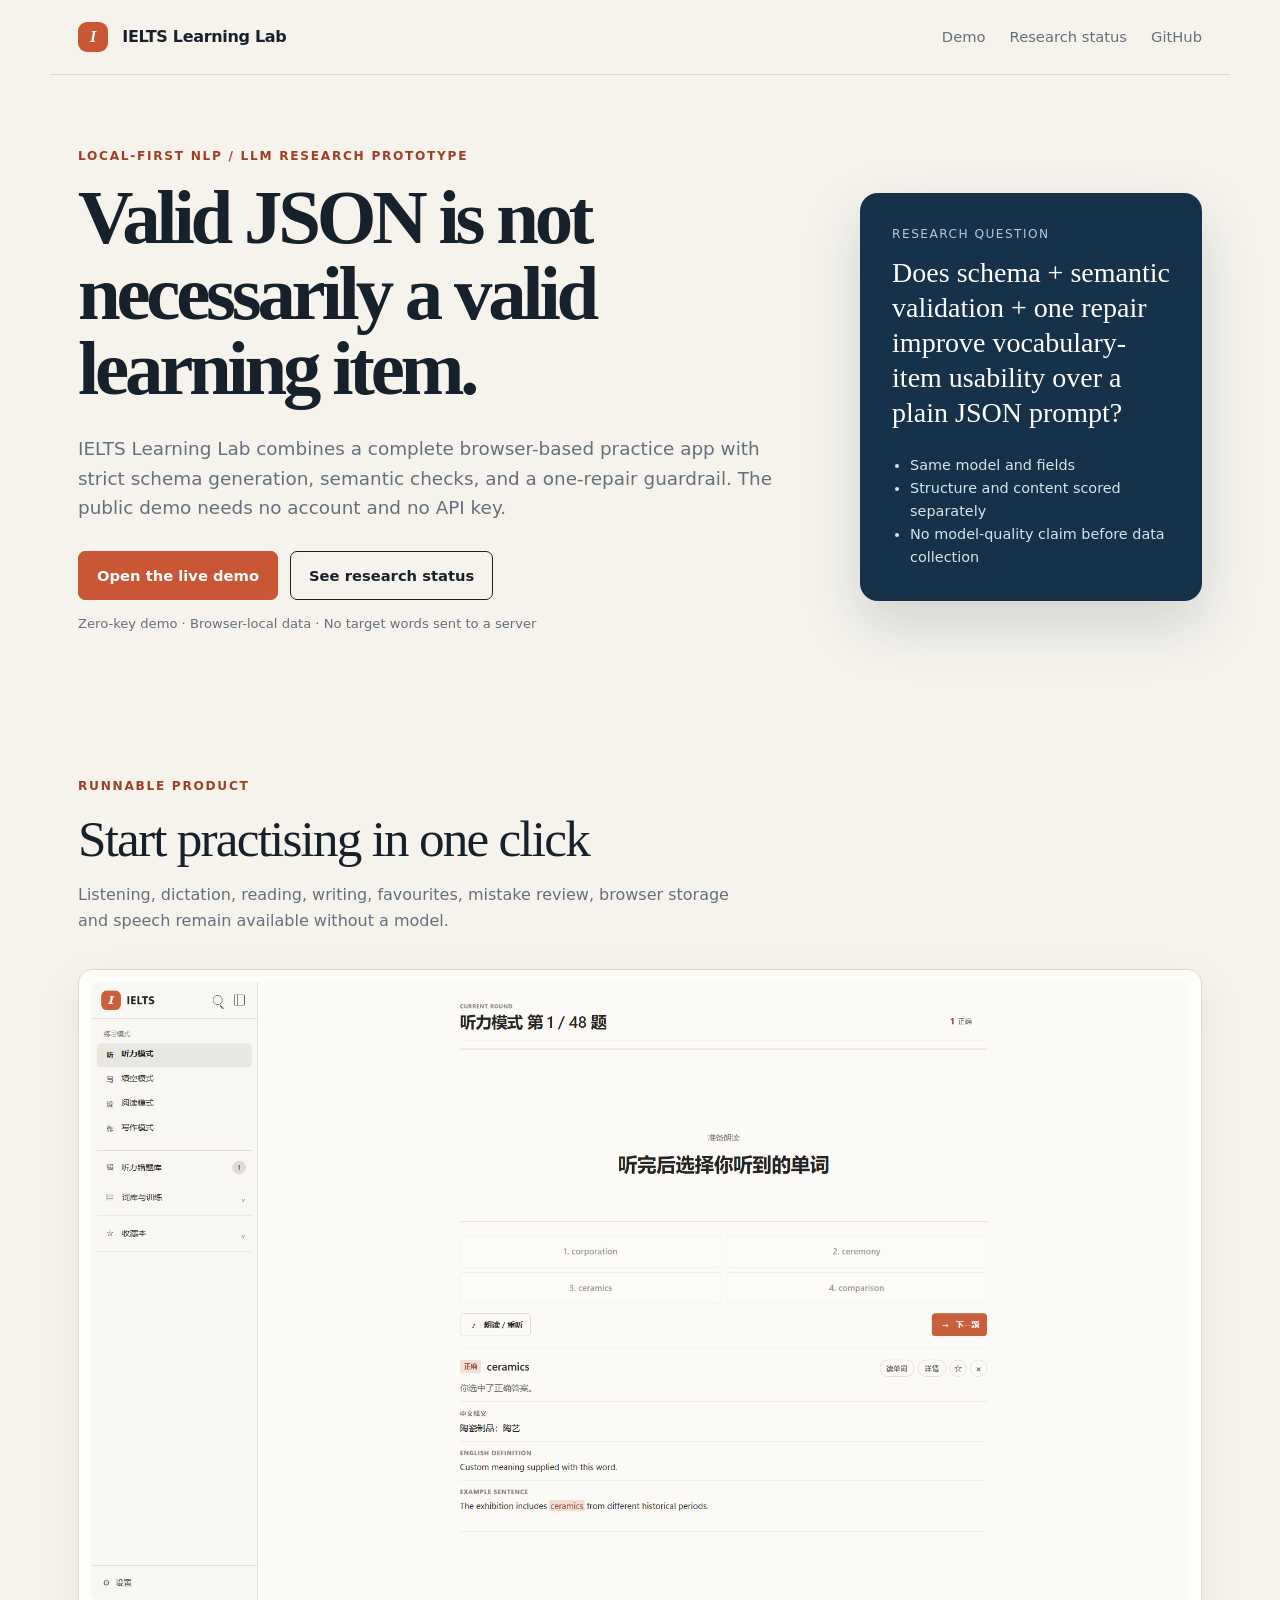
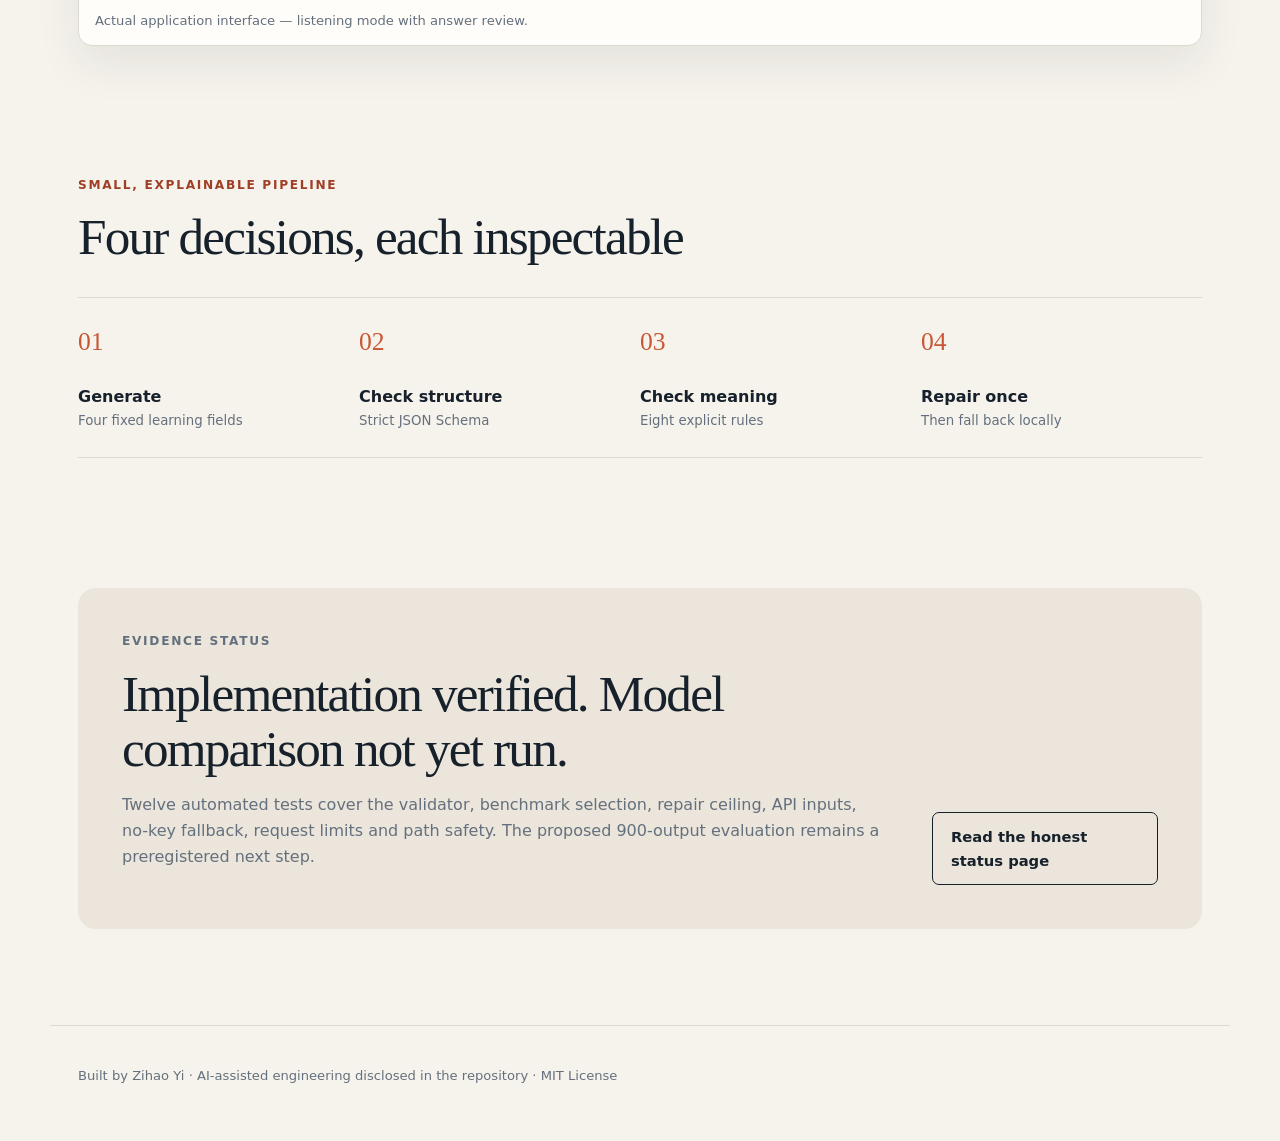
==== site/index.html @ 80d5c6d8 "Build runnable IELTS research showcase" ====
<!doctype html>
<html lang="en">
  <head>
    <meta charset="utf-8">
    <meta name="viewport" content="width=device-width, initial-scale=1">
    <link rel="icon" href="data:image/svg+xml,%3Csvg xmlns='http://www.w3.org/2000/svg' viewBox='0 0 64 64'%3E%3Crect width='64' height='64' rx='16' fill='%23c95735'/%3E%3Ctext x='32' y='45' text-anchor='middle' font-size='42' font-style='italic' fill='white'%3EI%3C/text%3E%3C/svg%3E">
    <meta name="description" content="IELTS Learning Lab — a local-first practice app and constraint-aware LLM generation research prototype.">
    <title>IELTS Learning Lab</title>
    <link rel="stylesheet" href="styles.css">
  </head>
  <body>
    <header class="nav">
      <a class="brand" href="./"><span>I</span> IELTS Learning Lab</a>
      <nav aria-label="Primary">
        <a href="./demo/">Demo</a>
        <a href="./results/">Research status</a>
        <a href="https://github.com/yizihao8288-coder/ielts-learning-lab">GitHub</a>
      </nav>
    </header>

    <main>
      <section class="hero">
        <div>
          <p class="kicker">LOCAL-FIRST NLP / LLM RESEARCH PROTOTYPE</p>
          <h1>Valid JSON is not necessarily a valid learning item.</h1>
          <p class="lede">IELTS Learning Lab combines a complete browser-based practice app with strict schema generation, semantic checks, and a one-repair guardrail. The public demo needs no account and no API key.</p>
          <div class="actions">
            <a class="button primary" href="./demo/">Open the live demo</a>
            <a class="button secondary" href="./results/">See research status</a>
          </div>
          <p class="privacy">Zero-key demo · Browser-local data · No target words sent to a server</p>
        </div>
        <aside class="question">
          <p>Research question</p>
          <h2>Does schema + semantic validation + one repair improve vocabulary-item usability over a plain JSON prompt?</h2>
          <ul>
            <li>Same model and fields</li>
            <li>Structure and content scored separately</li>
            <li>No model-quality claim before data collection</li>
          </ul>
        </aside>
      </section>

      <section class="product" aria-labelledby="product-title">
        <div class="section-heading">
          <p class="kicker">RUNNABLE PRODUCT</p>
          <h2 id="product-title">Start practising in one click</h2>
          <p>Listening, dictation, reading, writing, favourites, mistake review, browser storage and speech remain available without a model.</p>
        </div>
        <figure>
          <img src="assets/app-listening.png" alt="IELTS Learning Lab listening practice screen">
          <figcaption>Actual application interface — listening mode with answer review.</figcaption>
        </figure>
      </section>

      <section class="pipeline" aria-labelledby="pipeline-title">
        <div class="section-heading">
          <p class="kicker">SMALL, EXPLAINABLE PIPELINE</p>
          <h2 id="pipeline-title">Four decisions, each inspectable</h2>
        </div>
        <ol class="steps">
          <li><span>01</span><strong>Generate</strong><small>Four fixed learning fields</small></li>
          <li><span>02</span><strong>Check structure</strong><small>Strict JSON Schema</small></li>
          <li><span>03</span><strong>Check meaning</strong><small>Eight explicit rules</small></li>
          <li><span>04</span><strong>Repair once</strong><small>Then fall back locally</small></li>
        </ol>
      </section>

      <section class="status-card">
        <div>
          <p class="kicker">EVIDENCE STATUS</p>
          <h2>Implementation verified. Model comparison not yet run.</h2>
          <p>Twelve automated tests cover the validator, benchmark selection, repair ceiling, API inputs, no-key fallback, request limits and path safety. The proposed 900-output evaluation remains a preregistered next step.</p>
        </div>
        <a class="button secondary" href="./results/">Read the honest status page</a>
      </section>
    </main>

    <footer><p>Built by Zihao Yi · AI-assisted engineering disclosed in the repository · MIT License</p></footer>
  </body>
</html>
---- site/styles.css ----
:root {
  color-scheme: light;
  --ink: #17212b;
  --muted: #64707d;
  --paper: #f6f3ed;
  --surface: #fffdf9;
  --line: #ded8cf;
  --accent: #c95735;
  --accent-dark: #9f3f25;
  --navy: #15324a;
  font-family: Inter, ui-sans-serif, system-ui, -apple-system, BlinkMacSystemFont, "Segoe UI", sans-serif;
}
* { box-sizing: border-box; }
body { margin: 0; color: var(--ink); background: var(--paper); line-height: 1.6; }
a { color: inherit; }
.nav { max-width: 1180px; margin: auto; padding: 22px 28px; display: flex; align-items: center; justify-content: space-between; border-bottom: 1px solid var(--line); }
.brand { text-decoration: none; font-weight: 760; letter-spacing: -.02em; }
.brand span { display: inline-grid; place-items: center; width: 30px; height: 30px; margin-right: 9px; color: white; background: var(--accent); border-radius: 9px; font-family: Georgia, serif; font-style: italic; }
nav { display: flex; gap: 24px; }
nav a { text-decoration: none; color: var(--muted); font-size: .92rem; }
nav a:hover { color: var(--accent-dark); }
main { max-width: 1180px; margin: auto; padding: 72px 28px 96px; }
.hero { display: grid; grid-template-columns: minmax(0, 1.35fr) minmax(300px, .65fr); gap: 72px; align-items: center; }
.kicker { margin: 0 0 14px; color: var(--accent-dark); font-size: .76rem; font-weight: 800; letter-spacing: .14em; }
h1 { max-width: 820px; margin: 0; font-family: Georgia, "Times New Roman", serif; font-size: clamp(3rem, 6vw, 5.7rem); line-height: .98; letter-spacing: -.055em; font-weight: 600; }
.lede { max-width: 720px; margin: 28px 0; color: var(--muted); font-size: 1.15rem; }
.actions { display: flex; flex-wrap: wrap; gap: 12px; }
.button { display: inline-block; padding: 12px 18px; border: 1px solid var(--ink); border-radius: 7px; text-decoration: none; font-size: .92rem; font-weight: 750; }
.button.primary { color: white; border-color: var(--accent); background: var(--accent); }
.button.primary:hover { background: var(--accent-dark); }
.button.secondary:hover { background: white; }
.privacy { color: var(--muted); font-size: .82rem; }
.question { padding: 32px; color: white; background: var(--navy); border-radius: 18px; box-shadow: 0 24px 60px rgba(21,50,74,.16); }
.question > p { margin: 0 0 10px; color: #b5c9d7; font-size: .76rem; letter-spacing: .12em; text-transform: uppercase; }
.question h2 { margin: 0; font-family: Georgia, serif; font-size: 1.75rem; line-height: 1.25; font-weight: 500; }
.question ul { margin: 24px 0 0; padding-left: 18px; color: #d7e3ea; font-size: .9rem; }
.product, .pipeline { margin-top: 130px; }
.section-heading { max-width: 680px; }
.section-heading h2, .status-card h2 { margin: 0; font-family: Georgia, serif; font-size: clamp(2.1rem, 4vw, 3.4rem); line-height: 1.08; font-weight: 500; letter-spacing: -.035em; }
.section-heading > p:last-child, .status-card p { color: var(--muted); }
figure { margin: 36px 0 0; padding: 12px; background: var(--surface); border: 1px solid var(--line); border-radius: 14px; box-shadow: 0 18px 45px rgba(23,33,43,.08); }
figure img { display: block; width: 100%; border-radius: 8px; }
figcaption { padding: 10px 4px 2px; color: var(--muted); font-size: .82rem; }
.steps { margin: 32px 0 0; padding: 0; display: grid; grid-template-columns: repeat(4, 1fr); list-style: none; border-top: 1px solid var(--line); }
.steps li { padding: 24px 20px 26px 0; display: grid; border-bottom: 1px solid var(--line); }
.steps span { color: var(--accent); font-family: Georgia, serif; font-size: 1.6rem; }
.steps strong { margin-top: 22px; font-size: 1rem; }
.steps small { color: var(--muted); }
.status-card { margin-top: 130px; padding: 44px; display: flex; align-items: end; justify-content: space-between; gap: 50px; background: #ebe5db; border-radius: 18px; }
.status-card > div { max-width: 760px; }
footer { max-width: 1180px; margin: auto; padding: 26px 28px 42px; border-top: 1px solid var(--line); color: var(--muted); font-size: .82rem; }
@media (max-width: 780px) {
  .nav { align-items: flex-start; }
  nav { gap: 12px; flex-direction: column; }
  .hero { grid-template-columns: 1fr; gap: 40px; }
  main { padding-top: 48px; }
  .product, .pipeline, .status-card { margin-top: 84px; }
  .steps { grid-template-columns: 1fr 1fr; }
  .status-card { padding: 30px; display: block; }
  .status-card .button { margin-top: 18px; }
}
@media (max-width: 480px) {
  h1 { font-size: 2.75rem; }
  .steps { grid-template-columns: 1fr; }
  .question { padding: 24px; }
}
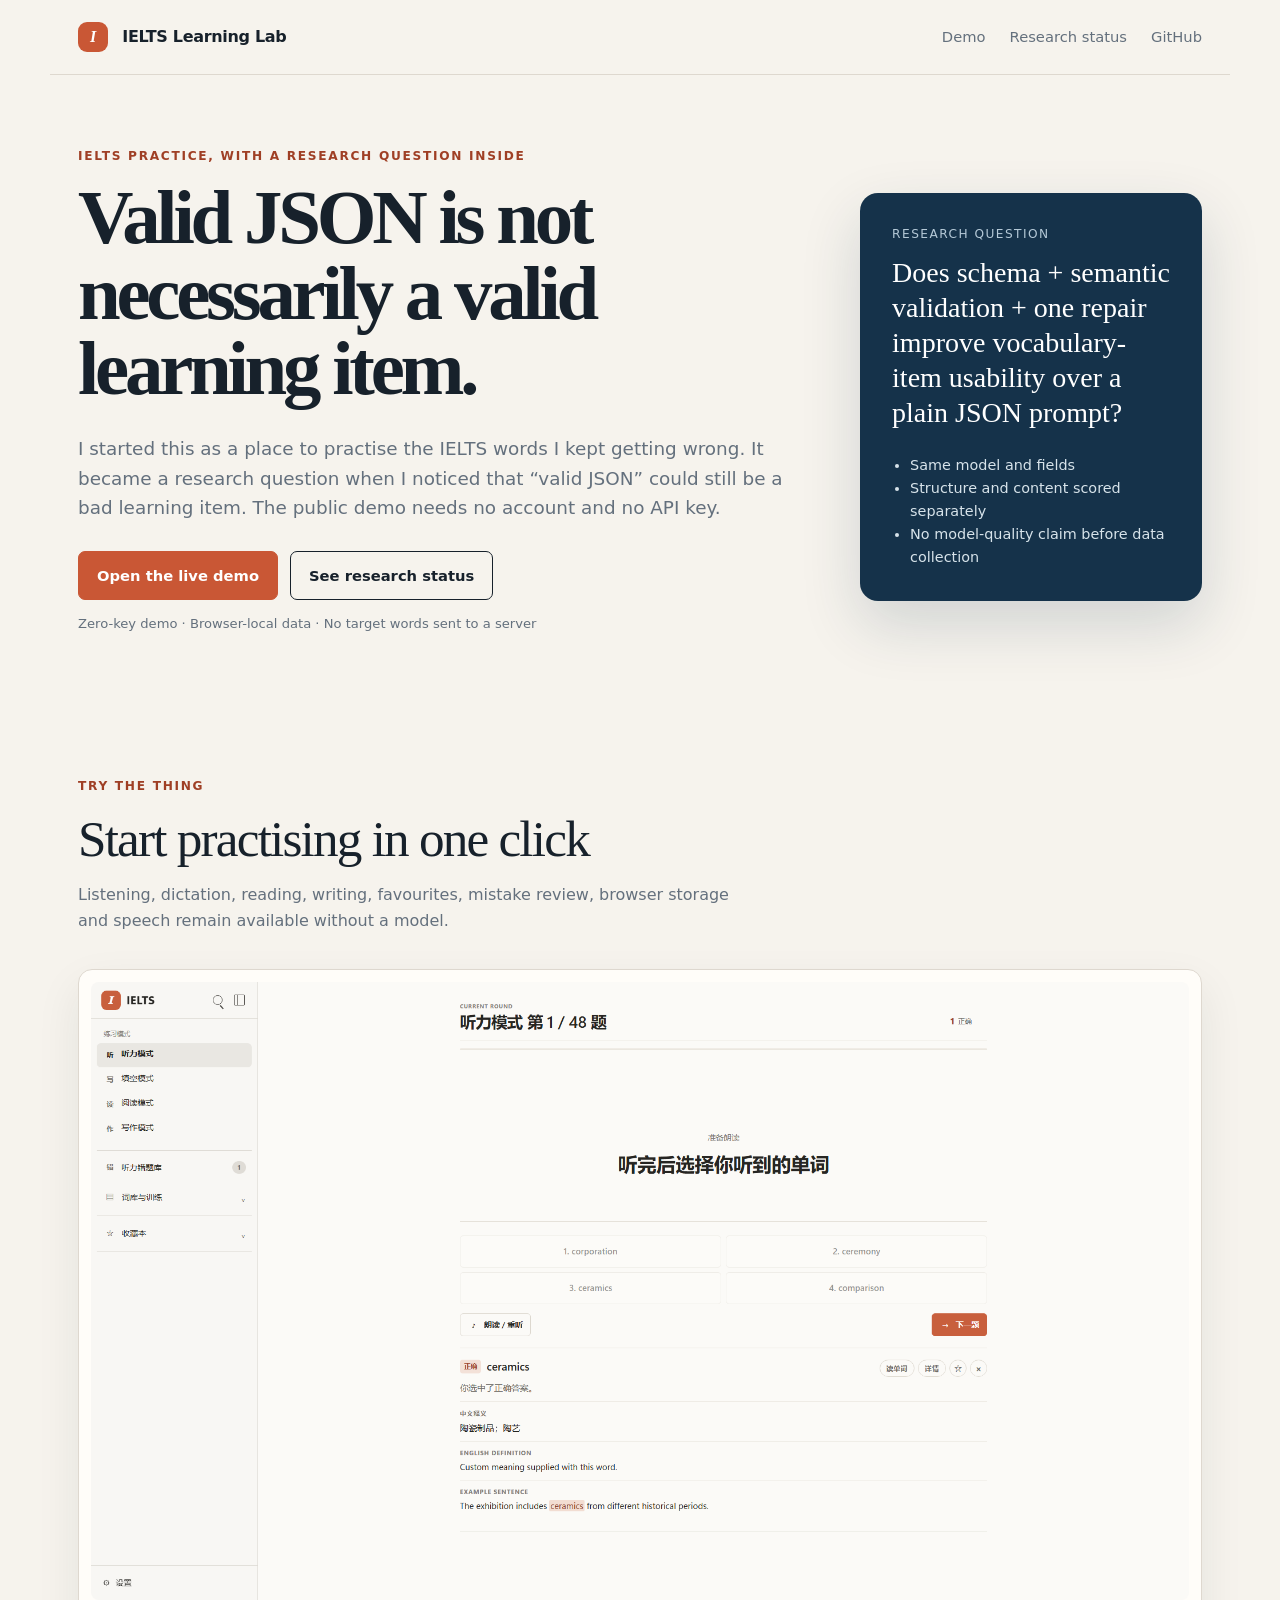
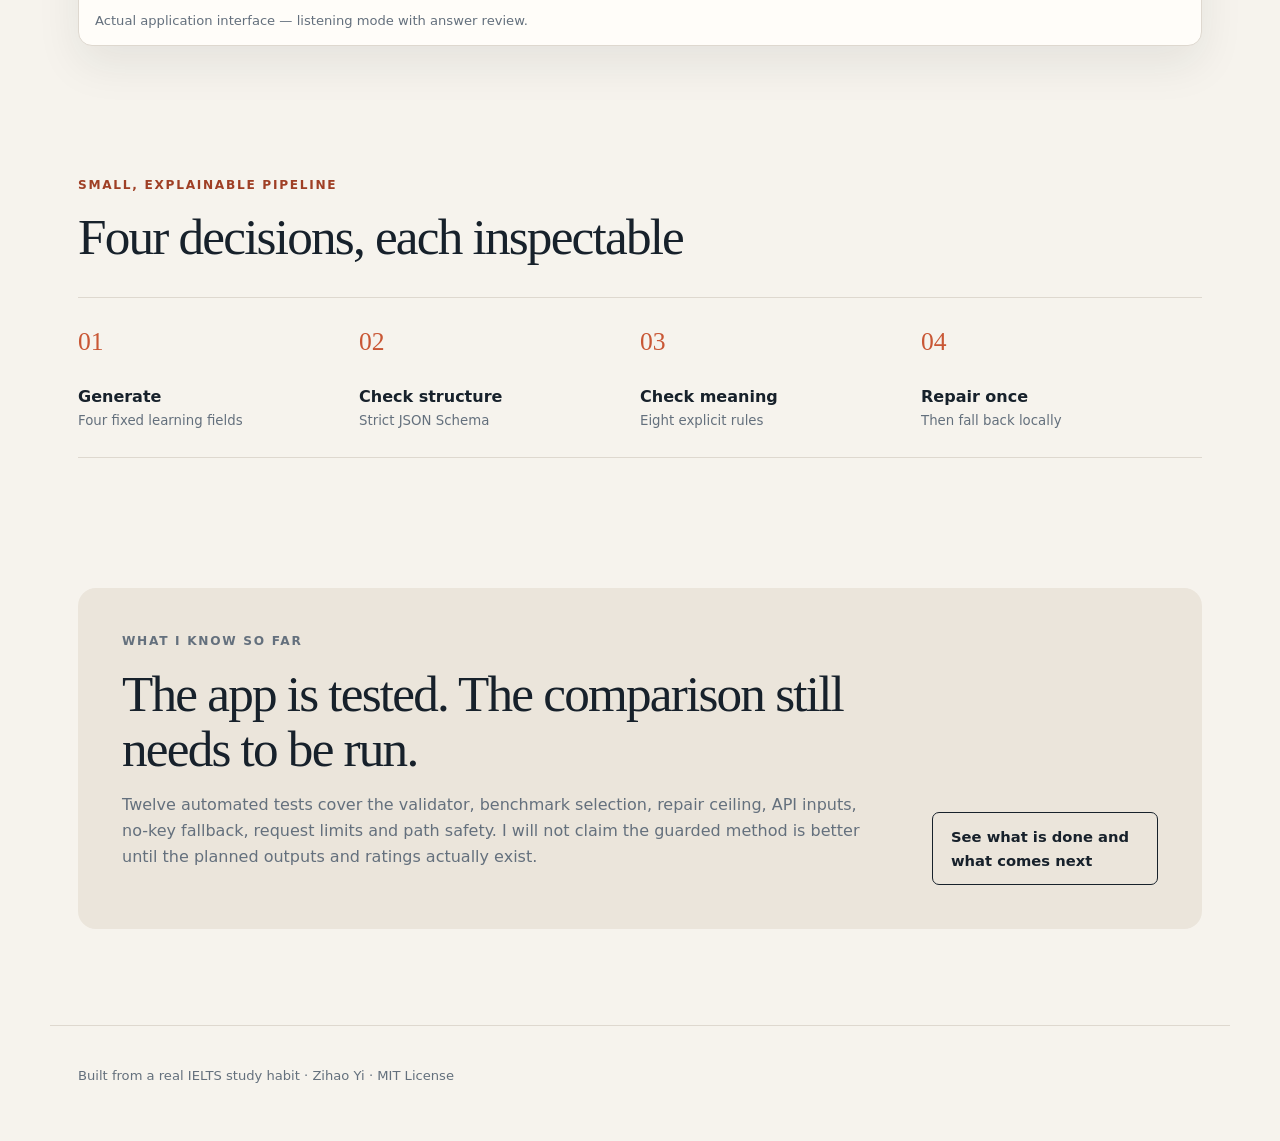
==== commit b2e8fb08: "Rewrite project story in a more personal voice" ====
--- a/site/index.html
+++ b/site/index.html
@@ -21,9 +21,9 @@
     <main>
       <section class="hero">
         <div>
-          <p class="kicker">LOCAL-FIRST NLP / LLM RESEARCH PROTOTYPE</p>
+          <p class="kicker">IELTS PRACTICE, WITH A RESEARCH QUESTION INSIDE</p>
           <h1>Valid JSON is not necessarily a valid learning item.</h1>
-          <p class="lede">IELTS Learning Lab combines a complete browser-based practice app with strict schema generation, semantic checks, and a one-repair guardrail. The public demo needs no account and no API key.</p>
+          <p class="lede">I started this as a place to practise the IELTS words I kept getting wrong. It became a research question when I noticed that “valid JSON” could still be a bad learning item. The public demo needs no account and no API key.</p>
           <div class="actions">
             <a class="button primary" href="./demo/">Open the live demo</a>
             <a class="button secondary" href="./results/">See research status</a>
@@ -43,7 +43,7 @@
 
       <section class="product" aria-labelledby="product-title">
         <div class="section-heading">
-          <p class="kicker">RUNNABLE PRODUCT</p>
+          <p class="kicker">TRY THE THING</p>
           <h2 id="product-title">Start practising in one click</h2>
           <p>Listening, dictation, reading, writing, favourites, mistake review, browser storage and speech remain available without a model.</p>
         </div>
@@ -68,14 +68,14 @@
 
       <section class="status-card">
         <div>
-          <p class="kicker">EVIDENCE STATUS</p>
-          <h2>Implementation verified. Model comparison not yet run.</h2>
-          <p>Twelve automated tests cover the validator, benchmark selection, repair ceiling, API inputs, no-key fallback, request limits and path safety. The proposed 900-output evaluation remains a preregistered next step.</p>
+          <p class="kicker">WHAT I KNOW SO FAR</p>
+          <h2>The app is tested. The comparison still needs to be run.</h2>
+          <p>Twelve automated tests cover the validator, benchmark selection, repair ceiling, API inputs, no-key fallback, request limits and path safety. I will not claim the guarded method is better until the planned outputs and ratings actually exist.</p>
         </div>
-        <a class="button secondary" href="./results/">Read the honest status page</a>
+        <a class="button secondary" href="./results/">See what is done and what comes next</a>
       </section>
     </main>
 
-    <footer><p>Built by Zihao Yi · AI-assisted engineering disclosed in the repository · MIT License</p></footer>
+    <footer><p>Built from a real IELTS study habit · Zihao Yi · MIT License</p></footer>
   </body>
 </html>
